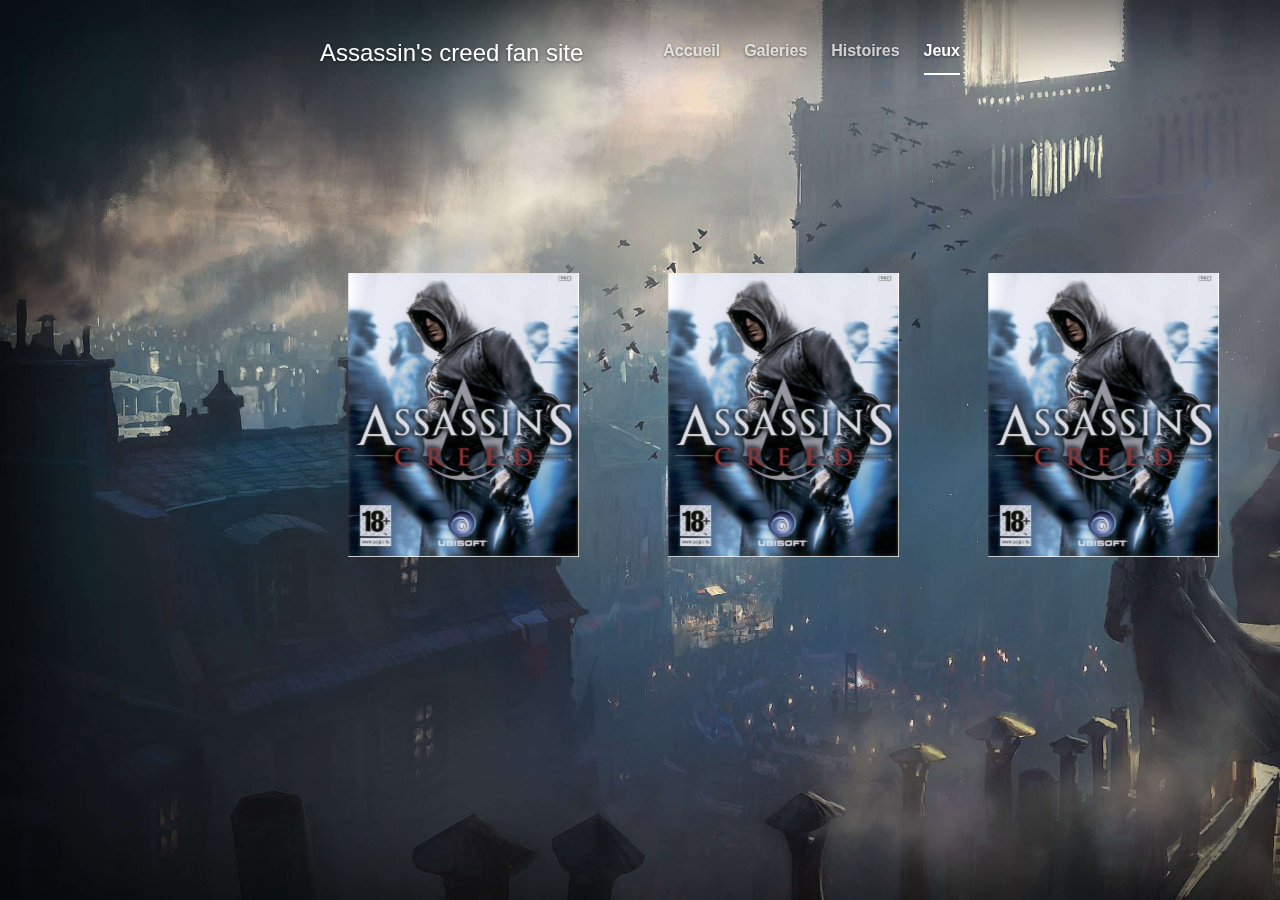
==== games.html @ fe03fe7c "Ajout de la page Jeux (build 1)" ====
<!DOCTYPE html>
<html>
    <head>
        <meta charset="utf-8">
        <meta http-equiv="X-UA-Compatible" content="IE=edge">
        <meta name="viewport" content="width=device-width, initial-scale=1">

    <title>Assassin's creed fan site</title>

    <link rel="stylesheet" href="https://maxcdn.bootstrapcdn.com/bootstrap/3.2.0/css/bootstrap.min.css">
    <link rel="stylesheet" href="https://maxcdn.bootstrapcdn.com/font-awesome/4.1.0/css/font-awesome.min.css">
    <link rel="stylesheet" href="css/style.css">
    <link rel="icon" type="image/png" href="images/icon.png" />
    <!-- HTML5 Shim and Respond.js IE8 support of HTML5 elements and media queries -->
    <!-- Leave those next 4 lines if you care about users using IE8 -->
    <!--[if lt IE 9]>
      <script src="https://oss.maxcdn.com/html5shiv/3.7.2/html5shiv.min.js"></script>
      <script src="https://oss.maxcdn.com/respond/1.4.2/respond.min.js"></script>
    <![endif]-->
  </head>
  <body>
    <div class="site-wrapper">

      <div class="site-wrapper-inner">

        <div class="cover-container">

          <div class="masthead clearfix">
            <div class="inner">
              <h3 class="masthead-brand">Assassin's creed fan site</h3>
              <ul class="nav masthead-nav">
                <li><a href="index.html">Accueil</a></li>
                <li><a href="#">Galeries</a></li>
                <li><a href="#">Histoires</a></li>
                <li class="active"><a href="games.html">Jeux</a></li>
              </ul>
            </div>
          </div>

            <div class="container">
                <div class="row">

                  <div class="scene col-sm-6 col-md-4">
                    <div class="movie" onclick="return true">
                      <a href="#">
                      <div class="poster" id="assassinsCreed"></div>
                      <div class="info">
                        <header>
                          <h1>It's a Wonderful Life</h1>
                          <span class="year">1946</span>
                          <span class="rating">PG</span>
                          <span class="duration">130 minutes</span>
                        </header>
                        <p>
                          In Bedford Falls, New York on Christmas Eve, George Bailey is deeply troubled. Prayers for his well-being from friends and family reach Heaven. Clarence Odbody, Angel Second Class, is assigned to visit Earth to save George, thereby earning his wings. Franklin and Joseph, the head angels, review George's life with Clarence.
                        </p>
                      </div>
                    </div>
                  </div>

                  <div class="scene col-sm-6 col-md-4">
                    <div class="movie" onclick="return true">
                      <a href="#">
                      <div class="poster" id="assassinsCreed"></div>
                      <div class="info">
                        <header>
                          <h1>It's a Wonderful Life</h1>
                          <span class="year">1946</span>
                          <span class="rating">PG</span>
                          <span class="duration">130 minutes</span>
                        </header>
                        <p>
                          In Bedford Falls, New York on Christmas Eve, George Bailey is deeply troubled. Prayers for his well-being from friends and family reach Heaven. Clarence Odbody, Angel Second Class, is assigned to visit Earth to save George, thereby earning his wings. Franklin and Joseph, the head angels, review George's life with Clarence.
                        </p>
                      </div>
                    </div>
                  </div>

                  <div class="scene col-sm-6 col-md-4">
                    <div class="movie" onclick="return true">
                      <a href="#">
                      <div class="poster" id="assassinsCreed"></div>
                      <div class="info">
                        <header>
                          <h1>It's a Wonderful Life</h1>
                          <span class="year">1946</span>
                          <span class="rating">PG</span>
                          <span class="duration">130 minutes</span>
                        </header>
                        <p>
                          In Bedford Falls, New York on Christmas Eve, George Bailey is deeply troubled. Prayers for his well-being from friends and family reach Heaven. Clarence Odbody, Angel Second Class, is assigned to visit Earth to save George, thereby earning his wings. Franklin and Joseph, the head angels, review George's life with Clarence.
                        </p>
                      </div>
                    </div>
                  </div>
                </div>
              <!-- /wrapper -->
            </div><!-- /container -->
          
        </div>

      </div>

    </div>

    <!-- Including Bootstrap JS (with its jQuery dependency) so that dynamic components work -->
    <script src="https://ajax.googleapis.com/ajax/libs/jquery/1.11.1/jquery.min.js"></script>
    <script src="https://maxcdn.bootstrapcdn.com/bootstrap/3.2.0/js/bootstrap.min.js"></script>
  </body>
</html>
---- css/style.css ----
/*
 * Globals
 */

/* Links */
a,
a:focus,
a:hover {
  color: #fff;
}

/* Custom default button */
.btn-default,
.btn-default:hover,
.btn-default:focus {
  color: #333;
  text-shadow: none; /* Prevent inheritence from `body` */
  background-color: #fff;
  border: 1px solid #fff;
}


/*
 * Base structure
 */

html,
body {
  height: 100%;
  background: fixed;
  background-image: url(../images/main.jpg);
  background-repeat:no-repeat;
  background-size: cover;
}
body {
  color: #fff;
  text-align: center;
  text-shadow: 0 1px 3px rgba(0,0,0,.5);
}

/* Extra markup and styles for table-esque vertical and horizontal centering */
.site-wrapper {
  display: table;
  width: 100%;
  height: 100%; /* For at least Firefox */
  min-height: 100%;
  -webkit-box-shadow: inset 0 0 100px rgba(0,0,0,.5);
          box-shadow: inset 0 0 100px rgba(0,0,0,.5);
}
.site-wrapper-inner {
  display: table-cell;
  vertical-align: top;
}
.cover-container {
  margin-right: auto;
  margin-left: auto;
}

/* Padding for spacing */
.inner {
  padding: 30px;
}


/*
 * Header
 */
.masthead-brand {
  margin-top: 10px;
  margin-bottom: 10px;
}

.masthead-nav > li {
  display: inline-block;
}
.masthead-nav > li + li {
  margin-left: 20px;
}
.masthead-nav > li > a {
  padding-right: 0;
  padding-left: 0;
  font-size: 16px;
  font-weight: bold;
  color: #fff; /* IE8 proofing */
  color: rgba(255,255,255,.75);
  border-bottom: 2px solid transparent;
}
.masthead-nav > li > a:hover,
.masthead-nav > li > a:focus {
  background-color: transparent;
  border-bottom-color: #a9a9a9;
  border-bottom-color: rgba(255,255,255,.25);
}
.masthead-nav > .active > a,
.masthead-nav > .active > a:hover,
.masthead-nav > .active > a:focus {
  color: #fff;
  border-bottom-color: #fff;
}

@media (min-width: 768px) {
  .masthead-brand {
    float: left;
  }
  .masthead-nav {
    float: right;
  }
}


/*
 * Cover
 */

.cover {
  padding: 0 20px;
}
.cover .btn-lg {
  padding: 10px 20px;
  font-weight: bold;
}


/*
 * Affix and center
 */

@media (min-width: 768px) {
  /* Pull out the header and footer */
  .masthead {
    position: fixed;
    top: 0;
  }
  .mastfoot {
    position: fixed;
    bottom: 0;
  }
  /* Start the vertical centering */
  .site-wrapper-inner {
    vertical-align: middle;
  }
  /* Handle the widths */
  .masthead,
  .mastfoot,
  .cover-container {
    width: 100%; /* Must be percentage or pixels for horizontal alignment */
  }
}

@media (min-width: 992px) {
  .masthead,
  .mastfoot,
  .cover-container {
    width: 700px;
  }
}

*, *:after, *:before { -webkit-box-sizing: border-box; -moz-box-sizing: border-box; box-sizing: border-box; }

body {
  background: none;
  font-family: 'Lato', Arial, sans-serif;
  color: #fff;
}

.wrapper {
  margin: 0 auto 100px auto;
  max-width: 960px;
}

.stage {
  list-style: none;
  padding: 0;
}

/*************************************
Build the scene and rotate on hover
**************************************/

.scene {
  width: 260px;
  height: 400px;
  margin: 30px;
  float: left;
  -webkit-perspective: 1000px;
  -moz-perspective: 1000px;
  perspective: 1000px;
}

.movie {
  width: 260px;
  height: 400px;
  -webkit-transform-style: preserve-3d;
  -moz-transform-style: preserve-3d;
  transform-style: preserve-3d;
  -webkit-transform: translateZ(-130px);
  -moz-transform: translateZ(-130px);
  transform: translateZ(-130px);
  -webkit-transition: -webkit-transform 350ms;
  -moz-transition: -moz-transform 350ms;
  transition: transform 350ms;
}

.movie:hover {
  -webkit-transform: rotateY(-78deg) translateZ(20px);
  -moz-transform: rotateY(-78deg) translateZ(20px);
  transform: rotateY(-78deg) translateZ(20px);
}

/*************************************
Transform and style the two planes
**************************************/

.movie .poster, 
.movie .info {
  position: absolute;
  width: 260px;
  height: 320px;
  background-color: #fff;
  -webkit-backface-visibility: hidden;
  -moz-backface-visibility: hidden;
  backface-visibility: hidden;
}

.movie .poster  {
  -webkit-transform: translateZ(130px);
  -moz-transform: translateZ(130px);
  transform: translateZ(130px);
  background-size: cover;
  background-repeat: no-repeat;
}

.movie .info {
  -webkit-transform: rotateY(90deg) translateZ(130px);
  -moz-transform: rotateY(90deg) translateZ(130px);
  transform: rotateY(90deg) translateZ(130px);
  border: 1px solid #B8B5B5;
  font-size: 0.75em;
}


/*************************************
Movie information
**************************************/

.info header {
  color: #FFF;
  padding: 7px 10px;
  font-weight: bold;
  height: 115px;
  background-size: contain;
  background-repeat: no-repeat;
  text-shadow: 0px 1px 1px rgba(0,0,0,1);
}

.info header h1 {
  margin: 0 0 2px;
  font-size: 1.4em;
}

.info header .rating {
  border: 1px solid #FFF;
  padding: 0px 3px;
}

.info p {
  padding: 1.2em 1.4em;
  margin: 2px 0 0;
  font-weight: 700;
  color: #666;
  line-height: 1.4em;
  border-top: 10px solid #555;
}

/*************************************
Media Queries
**************************************/
@media screen and (max-width: 60.75em){
  .scene {
    float: none;
    margin: 30px auto 60px;
  }
}

#assassinsCreed {
  background-image: url(../images/assassinsCreed_cover.jpg);
  background-size: contain;
}
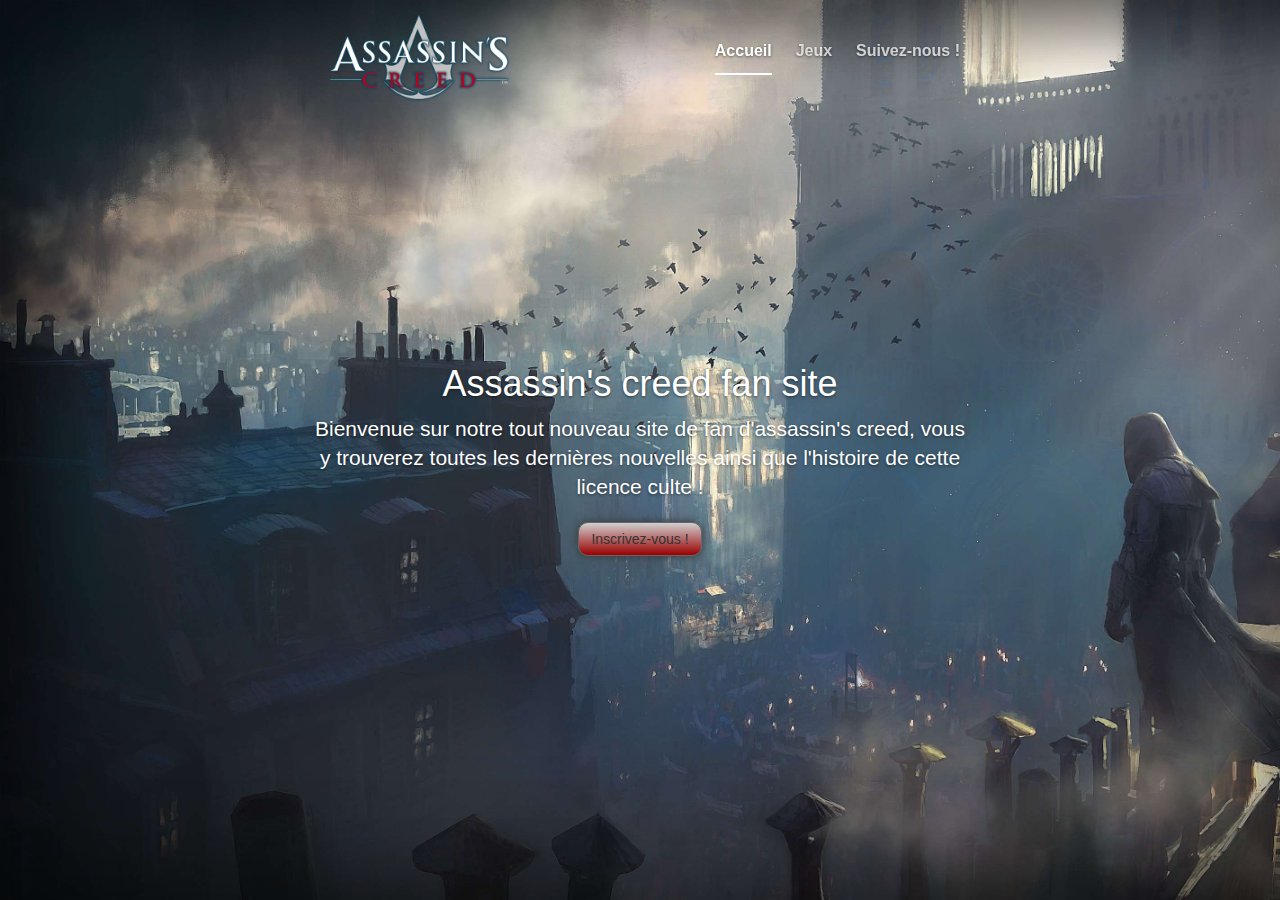
==== commit 2401890a: "Suppression games et finalisation cover" ====
--- a/games.html
+++ b/games.html
@@ -27,75 +27,20 @@
 
           <div class="masthead clearfix">
             <div class="inner">
-              <h3 class="masthead-brand">Assassin's creed fan site</h3>
+              <a href="index.html"><img class="masthead-brand" src="images/assassinscreed_logo.png" width="200px" alt="Logo Assassin's Creed" /> </a>
               <ul class="nav masthead-nav">
-                <li><a href="index.html">Accueil</a></li>
-                <li><a href="#">Galeries</a></li>
-                <li><a href="#">Histoires</a></li>
-                <li class="active"><a href="games.html">Jeux</a></li>
+                <li class="active"><a href="index.html">Accueil</a></li>
+                <li><a href="#">Jeux</a></li>
+                <li><a href="#">Suivez-nous !</a></li>
               </ul>
             </div>
           </div>
 
-            <div class="container">
-                <div class="row">
-
-                  <div class="scene col-sm-6 col-md-4">
-                    <div class="movie" onclick="return true">
-                      <a href="#">
-                      <div class="poster" id="assassinsCreed"></div>
-                      <div class="info">
-                        <header>
-                          <h1>It's a Wonderful Life</h1>
-                          <span class="year">1946</span>
-                          <span class="rating">PG</span>
-                          <span class="duration">130 minutes</span>
-                        </header>
-                        <p>
-                          In Bedford Falls, New York on Christmas Eve, George Bailey is deeply troubled. Prayers for his well-being from friends and family reach Heaven. Clarence Odbody, Angel Second Class, is assigned to visit Earth to save George, thereby earning his wings. Franklin and Joseph, the head angels, review George's life with Clarence.
-                        </p>
-                      </div>
-                    </div>
-                  </div>
-
-                  <div class="scene col-sm-6 col-md-4">
-                    <div class="movie" onclick="return true">
-                      <a href="#">
-                      <div class="poster" id="assassinsCreed"></div>
-                      <div class="info">
-                        <header>
-                          <h1>It's a Wonderful Life</h1>
-                          <span class="year">1946</span>
-                          <span class="rating">PG</span>
-                          <span class="duration">130 minutes</span>
-                        </header>
-                        <p>
-                          In Bedford Falls, New York on Christmas Eve, George Bailey is deeply troubled. Prayers for his well-being from friends and family reach Heaven. Clarence Odbody, Angel Second Class, is assigned to visit Earth to save George, thereby earning his wings. Franklin and Joseph, the head angels, review George's life with Clarence.
-                        </p>
-                      </div>
-                    </div>
-                  </div>
-
-                  <div class="scene col-sm-6 col-md-4">
-                    <div class="movie" onclick="return true">
-                      <a href="#">
-                      <div class="poster" id="assassinsCreed"></div>
-                      <div class="info">
-                        <header>
-                          <h1>It's a Wonderful Life</h1>
-                          <span class="year">1946</span>
-                          <span class="rating">PG</span>
-                          <span class="duration">130 minutes</span>
-                        </header>
-                        <p>
-                          In Bedford Falls, New York on Christmas Eve, George Bailey is deeply troubled. Prayers for his well-being from friends and family reach Heaven. Clarence Odbody, Angel Second Class, is assigned to visit Earth to save George, thereby earning his wings. Franklin and Joseph, the head angels, review George's life with Clarence.
-                        </p>
-                      </div>
-                    </div>
-                  </div>
-                </div>
-              <!-- /wrapper -->
-            </div><!-- /container -->
+          <div class="inner cover">
+            <h1 class="cover-heading">Assassin's creed fan site</h1>
+            <p class="lead">Bienvenue sur notre tout nouveau site de fan d'assassin's creed, vous y trouverez toutes les dernières nouvelles ainsi que l'histoire de cette licence culte !</p>
+            <button type="button" class="btn btn-default">Inscrivez-vous !</button>  
+          </div>
           
         </div>
 
--- a/css/style.css
+++ b/css/style.css
@@ -1,7 +1,3 @@
-/*
- * Globals
- */
-
 /* Links */
 a,
 a:focus,
@@ -17,6 +13,22 @@
   text-shadow: none; /* Prevent inheritence from `body` */
   background-color: #fff;
   border: 1px solid #fff;
+  -moz-box-shadow: 0px 0px 10px #343434;
+  -webkit-box-shadow: 0px 0px 10px #343434;
+  -o-box-shadow: 0px 0px 10px #343434;
+  box-shadow: 0px 0px 10px #343434;
+  -moz-border-radius: 10px;
+  -webkit-border-radius: 10px;
+  border-radius: 10px;
+  border: 1px solid #656565;
+  background:#cfcfcf;
+  filter: progid:DXImageTransform.Microsoft.gradient(startColorstr="#cfcfcf", endColorstr="#9a0000"); /* Pour IE seulement et mode gradient à linear */
+  background: -webkit-gradient(linear, left top, left bottom, from(#cfcfcf), to(#9a0000));
+  background: -webkit-linear-gradient(#cfcfcf, #9a0000);
+  background: -moz-linear-gradient(#cfcfcf, #9a0000);
+  background: -o-linear-gradient(#cfcfcf, #9a0000); 
+  background: -ms-linear-gradient(#cfcfcf, #9a0000); 
+  background: linear-gradient(#cfcfcf, #9a0000); 
 }
 
 
@@ -66,8 +78,9 @@
  * Header
  */
 .masthead-brand {
-  margin-top: 10px;
+  margin-top: -20px;
   margin-bottom: 10px;
+  padding: 0px;
 }
 
 .masthead-nav > li {
@@ -131,17 +144,12 @@
     position: fixed;
     top: 0;
   }
-  .mastfoot {
-    position: fixed;
-    bottom: 0;
-  }
   /* Start the vertical centering */
   .site-wrapper-inner {
     vertical-align: middle;
   }
   /* Handle the widths */
   .masthead,
-  .mastfoot,
   .cover-container {
     width: 100%; /* Must be percentage or pixels for horizontal alignment */
   }
@@ -149,140 +157,199 @@
 
 @media (min-width: 992px) {
   .masthead,
-  .mastfoot,
   .cover-container {
     width: 700px;
   }
 }
 
-*, *:after, *:before { -webkit-box-sizing: border-box; -moz-box-sizing: border-box; box-sizing: border-box; }
-
-body {
+ /* Dropdown config */
+.cd-dropdown,
+.cd-select {
+  position: relative;
+  width: 300px;
+  margin: 20px auto;
+  display: block;
+}
+
+.cd-dropdown > span {
+  width: 100%;
+  height: 60px;
+  line-height: 60px;
+  color: #999;
+  font-weight: 700;
+  font-size: 16px;
+  display: block;
+  padding: 0 50px 0 30px;
+  position: relative;
+  cursor: pointer;
+  border-radius: 10px;
+  background:#cfcfcf;
+  filter: progid:DXImageTransform.Microsoft.gradient(startColorstr="#cfcfcf", endColorstr="#343434"); /* Pour IE seulement et mode gradient à linear */
+  background: -webkit-gradient(linear, left top, left bottom, from(#cfcfcf), to(#343434));
+  background: -webkit-linear-gradient(#cfcfcf, #343434);
+  background: -moz-linear-gradient(#cfcfcf, #343434);
+  background: -o-linear-gradient(#cfcfcf, #343434); 
+  background: -ms-linear-gradient(#cfcfcf, #343434); 
+  background: linear-gradient(#cfcfcf, #343434); 
+}
+
+.cd-dropdown > span:after {
+  content: '\25BC';
+  position: absolute;
+  right: 0px;
+  top: 15%;
+  width: 50px;
+  text-align: center;
+  font-size: 12px;
+  padding: 10px;
+  height: 70%;
+  line-height: 24px;
+  border-left: 1px solid #ddd;
+}
+
+.cd-dropdown.cd-active > span:after {
+  content: '\25B2';
+}
+
+.cd-dropdown ul {
+  list-style-type: none;
+  margin: 0;
+  padding: 0;
+  display: block;
+  position: relative;
+}
+
+.cd-dropdown ul li {
+  display: block;
+}
+
+.cd-dropdown ul li span {
+  width: 100%;
   background: none;
-  font-family: 'Lato', Arial, sans-serif;
+  line-height: 60px;
+  padding: 0 30px 0 75px;
+  display: block;
+  color: #bcbcbc;
+  cursor: pointer;
+  font-weight: 700;
+}
+
+.cd-dropdown > span,
+.cd-dropdown ul li span {
+  -webkit-backface-visibility: hidden;
+  -webkit-touch-callout: none;
+  -webkit-user-select: none;
+  -khtml-user-select: none;
+  -moz-user-select: none;
+  -ms-user-select: none;
+  user-select: none;
+}
+
+.cd-dropdown > span span[class^="icon-"],
+.cd-dropdown > span span[class*=" icon-"]{
+  padding: 0 30px 0 45px;
+}
+
+/* Select fallback styling */
+.cd-select {
+  border: 1px solid #ddd;
+}
+
+.cd-dropdown > span,
+.cd-dropdown ul li:nth-last-child(-n+3) span {
+  box-shadow: 0 1px 1px rgba(0,0,0,0.1);
+}
+
+.cd-dropdown ul {
+  position: absolute;
+  top: 0px;
+  width: 100%;
+}
+
+.cd-dropdown ul li {
+  position: absolute;
+  width: 100%;
+}
+
+.cd-active.cd-dropdown > span {
+  color: #4d8c9d;
+}
+
+.cd-active.cd-dropdown > span,
+.cd-active.cd-dropdown ul li span {
+  box-shadow: 0 1px 1px rgba(0,0,0,0.1);
+}
+
+.cd-active.cd-dropdown ul li span {
+  -webkit-transition: all 0.2s linear 0s;
+  -moz-transition: all 0.2s linear 0s;
+  -ms-transition: all 0.2s linear 0s;
+  -o-transition: all 0.2s linear 0s;
+  transition: all 0.2s linear 0s;
+}
+
+.cd-active.cd-dropdown ul li span:hover {
   color: #fff;
 }
 
-.wrapper {
-  margin: 0 auto 100px auto;
-  max-width: 960px;
-}
-
-.stage {
-  list-style: none;
-  padding: 0;
-}
-
-/*************************************
-Build the scene and rotate on hover
-**************************************/
-
-.scene {
-  width: 260px;
-  height: 400px;
-  margin: 30px;
-  float: left;
-  -webkit-perspective: 1000px;
-  -moz-perspective: 1000px;
-  perspective: 1000px;
-}
-
-.movie {
-  width: 260px;
-  height: 400px;
-  -webkit-transform-style: preserve-3d;
-  -moz-transform-style: preserve-3d;
-  transform-style: preserve-3d;
-  -webkit-transform: translateZ(-130px);
-  -moz-transform: translateZ(-130px);
-  transform: translateZ(-130px);
-  -webkit-transition: -webkit-transform 350ms;
-  -moz-transition: -moz-transform 350ms;
-  transition: transform 350ms;
-}
-
-.movie:hover {
-  -webkit-transform: rotateY(-78deg) translateZ(20px);
-  -moz-transform: rotateY(-78deg) translateZ(20px);
-  transform: rotateY(-78deg) translateZ(20px);
-}
-
-/*************************************
-Transform and style the two planes
-**************************************/
-
-.movie .poster, 
-.movie .info {
+.cd-dropdown,
+.cd-dropdown .icon-google-plus,
+.cd-dropdown .icon-facebook,
+.cd-dropdown .icon-twitter,
+.cd-dropdown .icon-github {
+  -moz-box-shadow: 0px 0px 10px #343434;
+  -webkit-box-shadow: 0px 0px 10px #343434;
+  -o-box-shadow: 0px 0px 10px #343434;
+  box-shadow: 0px 0px 10px #343434;
+  -moz-border-radius: 10px;
+  -webkit-border-radius: 10px;
+  border-radius: 10px;
+  border: 1px solid #656565;
+  background:#cfcfcf;
+  filter: progid:DXImageTransform.Microsoft.gradient(startColorstr="#cfcfcf", endColorstr="#343434"); /* Pour IE seulement et mode gradient à linear */
+  background: -webkit-gradient(linear, left top, left bottom, from(#cfcfcf), to(#343434));
+  background: -webkit-linear-gradient(#cfcfcf, #343434);
+  background: -moz-linear-gradient(#cfcfcf, #343434);
+  background: -o-linear-gradient(#cfcfcf, #343434); 
+  background: -ms-linear-gradient(#cfcfcf, #343434); 
+  background: linear-gradient(#cfcfcf, #343434); 
+}
+
+@font-face {
+  font-family: 'icomoon';
+  src:url('fonts/icomoon.eot');
+  src:url('fonts/icomoon.eot?#iefix') format('embedded-opentype'),
+    url('fonts/icomoon.svg#icomoon') format('svg'),
+    url('fonts/icomoon.woff') format('woff'),
+    url('fonts/icomoon.ttf') format('truetype');
+  font-weight: normal;
+  font-style: normal;
+}
+
+.cd-dropdown span[class^="icon-"]:before, 
+.cd-dropdown span[class*=" icon-"]:before {
+  font-family: 'icomoon';
+  font-style: normal;
+  speak: none;
+  font-weight: normal;
   position: absolute;
-  width: 260px;
-  height: 320px;
-  background-color: #fff;
-  -webkit-backface-visibility: hidden;
-  -moz-backface-visibility: hidden;
-  backface-visibility: hidden;
-}
-
-.movie .poster  {
-  -webkit-transform: translateZ(130px);
-  -moz-transform: translateZ(130px);
-  transform: translateZ(130px);
-  background-size: cover;
-  background-repeat: no-repeat;
-}
-
-.movie .info {
-  -webkit-transform: rotateY(90deg) translateZ(130px);
-  -moz-transform: rotateY(90deg) translateZ(130px);
-  transform: rotateY(90deg) translateZ(130px);
-  border: 1px solid #B8B5B5;
-  font-size: 0.75em;
-}
-
-
-/*************************************
-Movie information
-**************************************/
-
-.info header {
-  color: #FFF;
-  padding: 7px 10px;
-  font-weight: bold;
-  height: 115px;
-  background-size: contain;
-  background-repeat: no-repeat;
-  text-shadow: 0px 1px 1px rgba(0,0,0,1);
-}
-
-.info header h1 {
-  margin: 0 0 2px;
-  font-size: 1.4em;
-}
-
-.info header .rating {
-  border: 1px solid #FFF;
-  padding: 0px 3px;
-}
-
-.info p {
-  padding: 1.2em 1.4em;
-  margin: 2px 0 0;
-  font-weight: 700;
-  color: #666;
-  line-height: 1.4em;
-  border-top: 10px solid #555;
-}
-
-/*************************************
-Media Queries
-**************************************/
-@media screen and (max-width: 60.75em){
-  .scene {
-    float: none;
-    margin: 30px auto 60px;
-  }
-}
-
-#assassinsCreed {
-  background-image: url(../images/assassinsCreed_cover.jpg);
-  background-size: contain;
+  font-size: 40px;
+  line-height: 40px;
+  width: 50px;
+  top: 50%;
+  left: 15px;
+  margin-top: -20px;
+  text-align: center;
+}
+.icon-google-plus:before{
+  content: "\21";
+}
+.icon-facebook:before {
+  content: "\22";
+}
+.icon-twitter:before {
+  content: "\23";
+}
+.icon-github:before {
+  content: "\24";
 }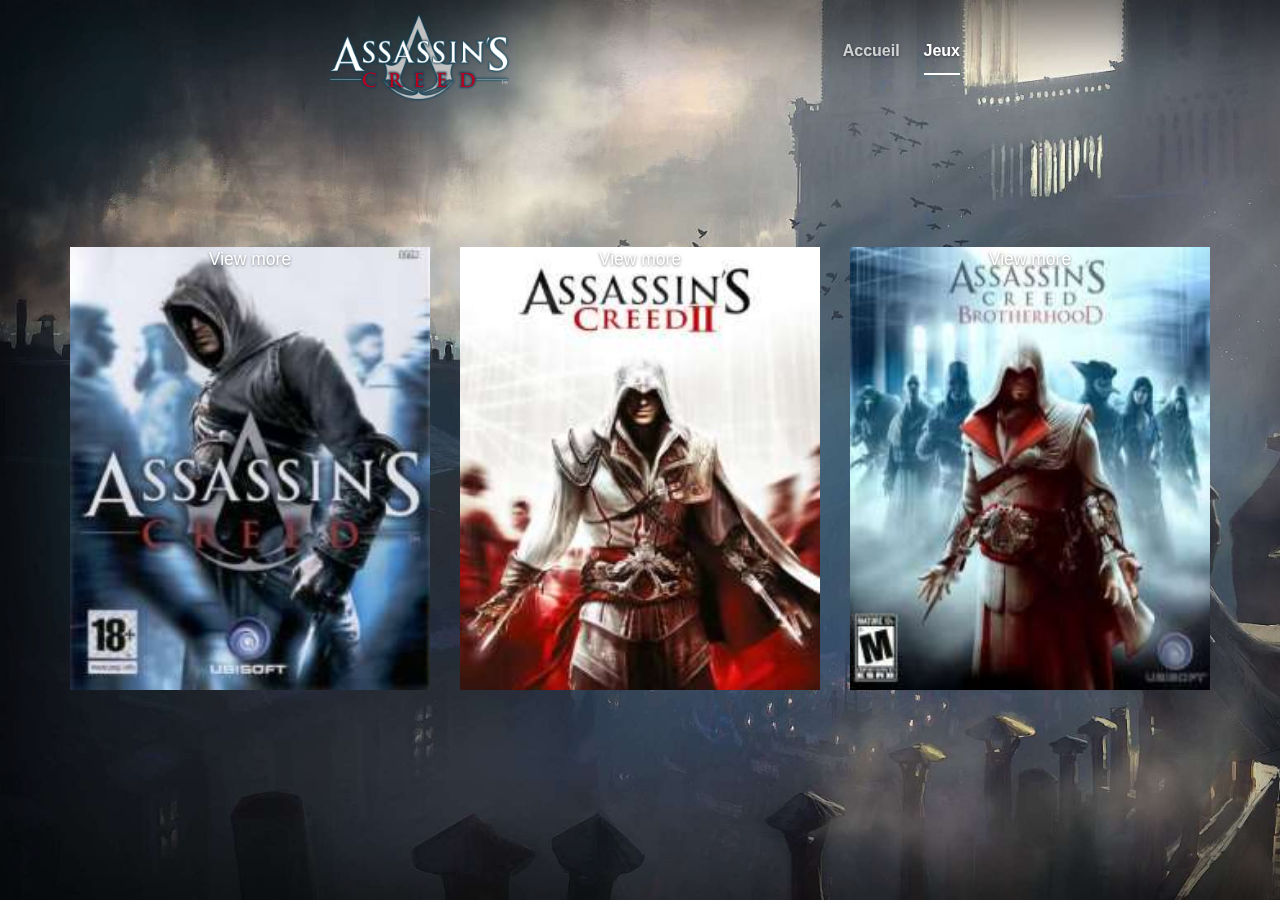
==== commit 24311833: "Ajout de la page games.html" ====
--- a/games.html
+++ b/games.html
@@ -17,6 +17,8 @@
       <script src="https://oss.maxcdn.com/html5shiv/3.7.2/html5shiv.min.js"></script>
       <script src="https://oss.maxcdn.com/respond/1.4.2/respond.min.js"></script>
     <![endif]-->
+        <script src="js/modernizr.custom.63321.js"></script>
+
   </head>
   <body>
     <div class="site-wrapper">
@@ -29,24 +31,55 @@
             <div class="inner">
               <a href="index.html"><img class="masthead-brand" src="images/assassinscreed_logo.png" width="200px" alt="Logo Assassin's Creed" /> </a>
               <ul class="nav masthead-nav">
-                <li class="active"><a href="index.html">Accueil</a></li>
-                <li><a href="#">Jeux</a></li>
-                <li><a href="#">Suivez-nous !</a></li>
+                <li><a href="index.html">Accueil</a></li>
+                <li class="active"><a href="games.html">Jeux</a></li>
               </ul>
             </div>
           </div>
-
-          <div class="inner cover">
-            <h1 class="cover-heading">Assassin's creed fan site</h1>
-            <p class="lead">Bienvenue sur notre tout nouveau site de fan d'assassin's creed, vous y trouverez toutes les dernières nouvelles ainsi que l'histoire de cette licence culte !</p>
-            <button type="button" class="btn btn-default">Inscrivez-vous !</button>  
-          </div>
-          
         </div>
 
+    <div class="container">
+      <div class="row">
+        <div class="grid">
+        <div class="col-sm-4">
+          <figure class="effect-hover">
+            <img src="images/assassinscreed_cover.jpg" alt="Assassin's Creed"/>
+            <figcaption>
+              <h2>Assassin's Creed</h2>
+              <p>Nous sommes en 1191. La troisième croisade déchire la terre sainte. Vous, Altaïr, cherchez à mettre fin aux hostilités en plongeant les deux camps dans l'impasse.</p>
+              <a href="#">View more</a>
+            </figcaption>     
+          </figure>
+
+        </div>
+        <div class="col-sm-4">
+          <figure class="effect-hover">
+            <img src="images/AC2coverHighRes.jpg" alt="Assassin's Creed 2"/>
+            <figcaption>
+              <h2>Assassin's Creed 2</h2>
+              <p>Préparez-vous à une immersion dans l'univers riche et meurtrier de la Renaissance Italienne, une époque d'opulence, de gloire artistique et de complots meurtriers.</p>
+              <a href="#">View more</a>
+            </figcaption>     
+          </figure>
+
+        </div>
+        <div class="col-sm-4">
+          <figure class="effect-hover">
+            <img src="images/ac_brotherhood.jpg" alt="Assassin's Creed 3"/>
+            <figcaption>
+              <h2>Assassin's Creed Brotherhood</span></h2>
+              <p>Retrouvez Ezio, un Maître Assassin légendaire, dans la lutte qui l'oppose au puissant ordre des Templiers.</p>
+              <a href="#">View more</a>
+            </figcaption>     
+          </figure>
+        </div>
+        </div>
+      </div>
+    </div>
       </div>
 
     </div>
+
 
     <!-- Including Bootstrap JS (with its jQuery dependency) so that dynamic components work -->
     <script src="https://ajax.googleapis.com/ajax/libs/jquery/1.11.1/jquery.min.js"></script>
--- a/css/style.css
+++ b/css/style.css
@@ -175,7 +175,6 @@
   width: 100%;
   height: 60px;
   line-height: 60px;
-  color: #999;
   font-weight: 700;
   font-size: 16px;
   display: block;
@@ -183,7 +182,7 @@
   position: relative;
   cursor: pointer;
   border-radius: 10px;
-  background:#cfcfcf;
+  background: #cfcfcf;
   filter: progid:DXImageTransform.Microsoft.gradient(startColorstr="#cfcfcf", endColorstr="#343434"); /* Pour IE seulement et mode gradient à linear */
   background: -webkit-gradient(linear, left top, left bottom, from(#cfcfcf), to(#343434));
   background: -webkit-linear-gradient(#cfcfcf, #343434);
@@ -229,7 +228,7 @@
   line-height: 60px;
   padding: 0 30px 0 75px;
   display: block;
-  color: #bcbcbc;
+  color: white;
   cursor: pointer;
   font-weight: 700;
 }
@@ -289,7 +288,7 @@
 }
 
 .cd-active.cd-dropdown ul li span:hover {
-  color: #fff;
+  color: #9a0000;
 }
 
 .cd-dropdown,
@@ -303,8 +302,6 @@
   box-shadow: 0px 0px 10px #343434;
   -moz-border-radius: 10px;
   -webkit-border-radius: 10px;
-  border-radius: 10px;
-  border: 1px solid #656565;
   background:#cfcfcf;
   filter: progid:DXImageTransform.Microsoft.gradient(startColorstr="#cfcfcf", endColorstr="#343434"); /* Pour IE seulement et mode gradient à linear */
   background: -webkit-gradient(linear, left top, left bottom, from(#cfcfcf), to(#343434));
@@ -312,7 +309,7 @@
   background: -moz-linear-gradient(#cfcfcf, #343434);
   background: -o-linear-gradient(#cfcfcf, #343434); 
   background: -ms-linear-gradient(#cfcfcf, #343434); 
-  background: linear-gradient(#cfcfcf, #343434); 
+  background: linear-gradient(#cfcfcf, #343434);
 }
 
 @font-face {
@@ -352,4 +349,135 @@
 }
 .icon-github:before {
   content: "\24";
-}+}
+
+/* Hover effect for games.html */
+
+figure.effect-hover {
+  background: transparent;
+}
+
+figure.effect-hover img {
+  opacity: 1;
+  -webkit-transition: opacity 0.35s;
+  transition: opacity 0.35s;
+}
+
+figure.effect-hover:hover img {
+  opacity: 0.4;
+}
+
+figure.effect-hover figcaption::before,
+figure.effect-hover figcaption::after {
+  position: absolute;
+  top: 30px;
+  right: 30px;
+  bottom: 30px;
+  left: 30px;
+  content: '';
+  opacity: 0;
+  -webkit-transition: opacity 0.35s, -webkit-transform 0.35s;
+  transition: opacity 0.35s, transform 0.35s;
+}
+
+figure.effect-hover figcaption::before {
+  border-top: 1px solid #fff;
+  border-bottom: 1px solid #fff;
+  -webkit-transform: scale(0,1);
+  transform: scale(0,1);
+}
+
+figure.effect-hover figcaption::after {
+  border-right: 1px solid #fff;
+  border-left: 1px solid #fff;
+  -webkit-transform: scale(1,0);
+  transform: scale(1,0);
+}
+
+figure.effect-hover h2 {
+  padding-top: 30%;
+  opacity: 0;
+  -webkit-transition: -webkit-transform 0.35s;
+  transition: transform 0.35s;
+  -webkit-transform: translate3d(0,-20px,0);
+  transform: translate3d(0,-20px,0);
+}
+
+figure.effect-hover p {
+  padding: 20px 2.5em;
+  opacity: 0;
+  -webkit-transition: opacity 0.35s, -webkit-transform 0.35s;
+  transition: opacity 0.35s, transform 0.35s;
+  -webkit-transform: translate3d(0,20px,0);
+  transform: translate3d(0,20px,0);
+}
+
+figure.effect-hover:hover figcaption::before,
+figure.effect-hover:hover figcaption::after {
+  opacity: 1;
+  -webkit-transform: scale(1);
+  transform: scale(1);
+}
+
+figure.effect-hover:hover h2,
+figure.effect-hover:hover p {
+  opacity: 1;
+  -webkit-transform: translate3d(0,0,0);
+  transform: translate3d(0,0,0);
+}
+
+.grid {
+  overflow: hidden;
+  margin: 0;
+  padding: 3em 0 0 0;
+  width: 100%;
+  list-style: none;
+  text-align: center;
+}
+
+.grid figure {
+  position: relative;
+  z-index: 1;
+  display: inline-block;
+  overflow: hidden;
+  margin: -0.135em;
+  width: 100%;
+  background: #3085a3;
+  text-align: center;
+  cursor: pointer;
+}
+
+.grid figure img {
+  position: relative;
+  display: block;
+  min-width: 100%;
+  opacity: 1;
+}
+
+.grid figure figcaption {
+  padding: 2em;
+  color: #fff;
+  font-size: 1.25em;
+  -webkit-backface-visibility: hidden;
+  backface-visibility: hidden;
+}
+
+.grid figure figcaption::before,
+.grid figure figcaption::after {
+  pointer-events: none;
+}
+
+.grid figure figcaption,
+.grid figure a {
+  position: absolute;
+  top: 0;
+  left: 0;
+  width: 100%;
+  height: 100%;
+}
+
+@media (max-width: 1200px) {
+  figure.effect-hover:hover p {
+  opacity: 0;
+ }
+}
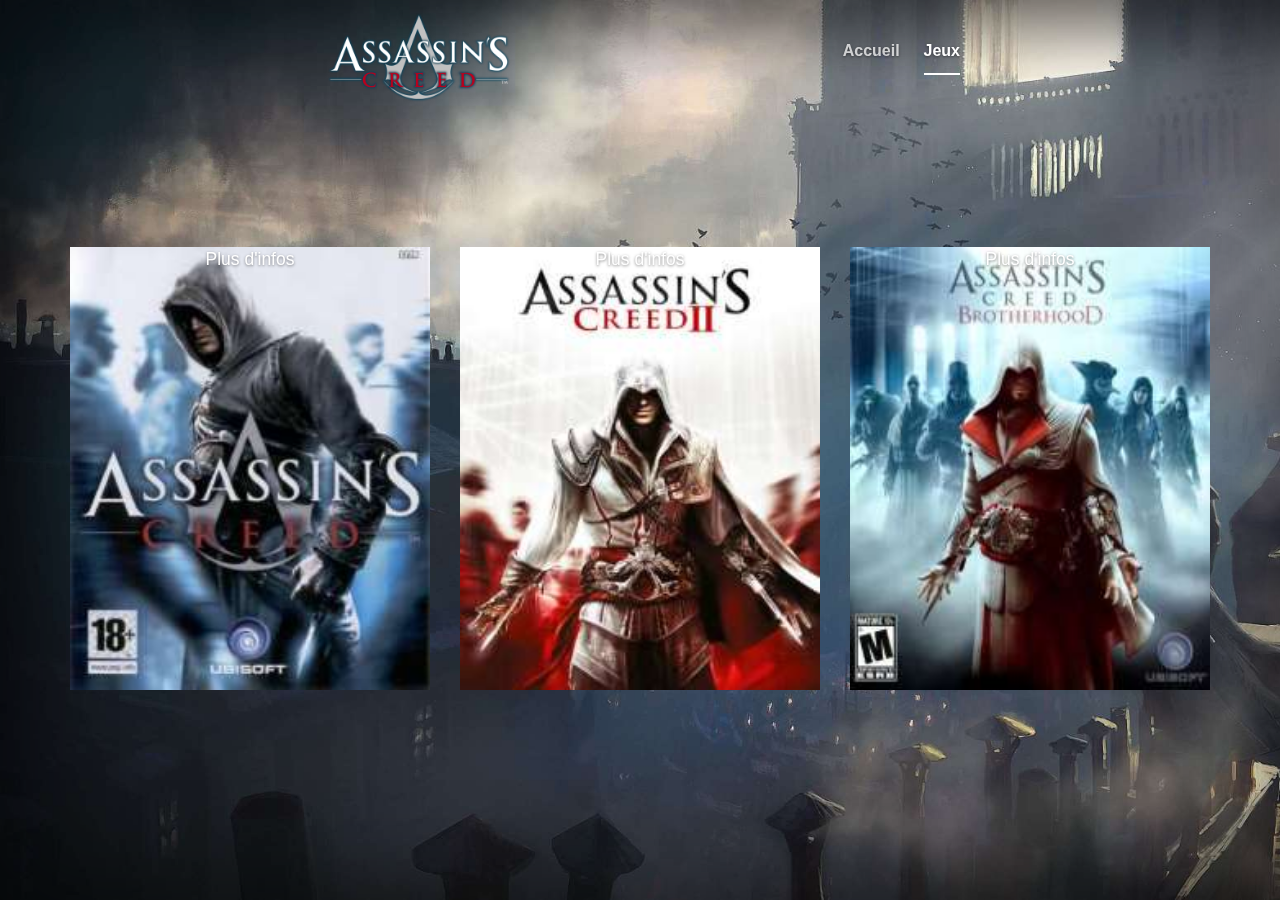
==== commit 8dc81203: "Texte" ====
--- a/games.html
+++ b/games.html
@@ -47,7 +47,7 @@
             <figcaption>
               <h2>Assassin's Creed</h2>
               <p>Nous sommes en 1191. La troisième croisade déchire la terre sainte. Vous, Altaïr, cherchez à mettre fin aux hostilités en plongeant les deux camps dans l'impasse.</p>
-              <a href="#">View more</a>
+              <a href="#">Plus d'infos</a>
             </figcaption>     
           </figure>
 
@@ -58,7 +58,7 @@
             <figcaption>
               <h2>Assassin's Creed 2</h2>
               <p>Préparez-vous à une immersion dans l'univers riche et meurtrier de la Renaissance Italienne, une époque d'opulence, de gloire artistique et de complots meurtriers.</p>
-              <a href="#">View more</a>
+              <a href="#">Plus d'infos</a>
             </figcaption>     
           </figure>
 
@@ -69,7 +69,7 @@
             <figcaption>
               <h2>Assassin's Creed Brotherhood</span></h2>
               <p>Retrouvez Ezio, un Maître Assassin légendaire, dans la lutte qui l'oppose au puissant ordre des Templiers.</p>
-              <a href="#">View more</a>
+              <a href="#">Plus d'infos</a>
             </figcaption>     
           </figure>
         </div>
